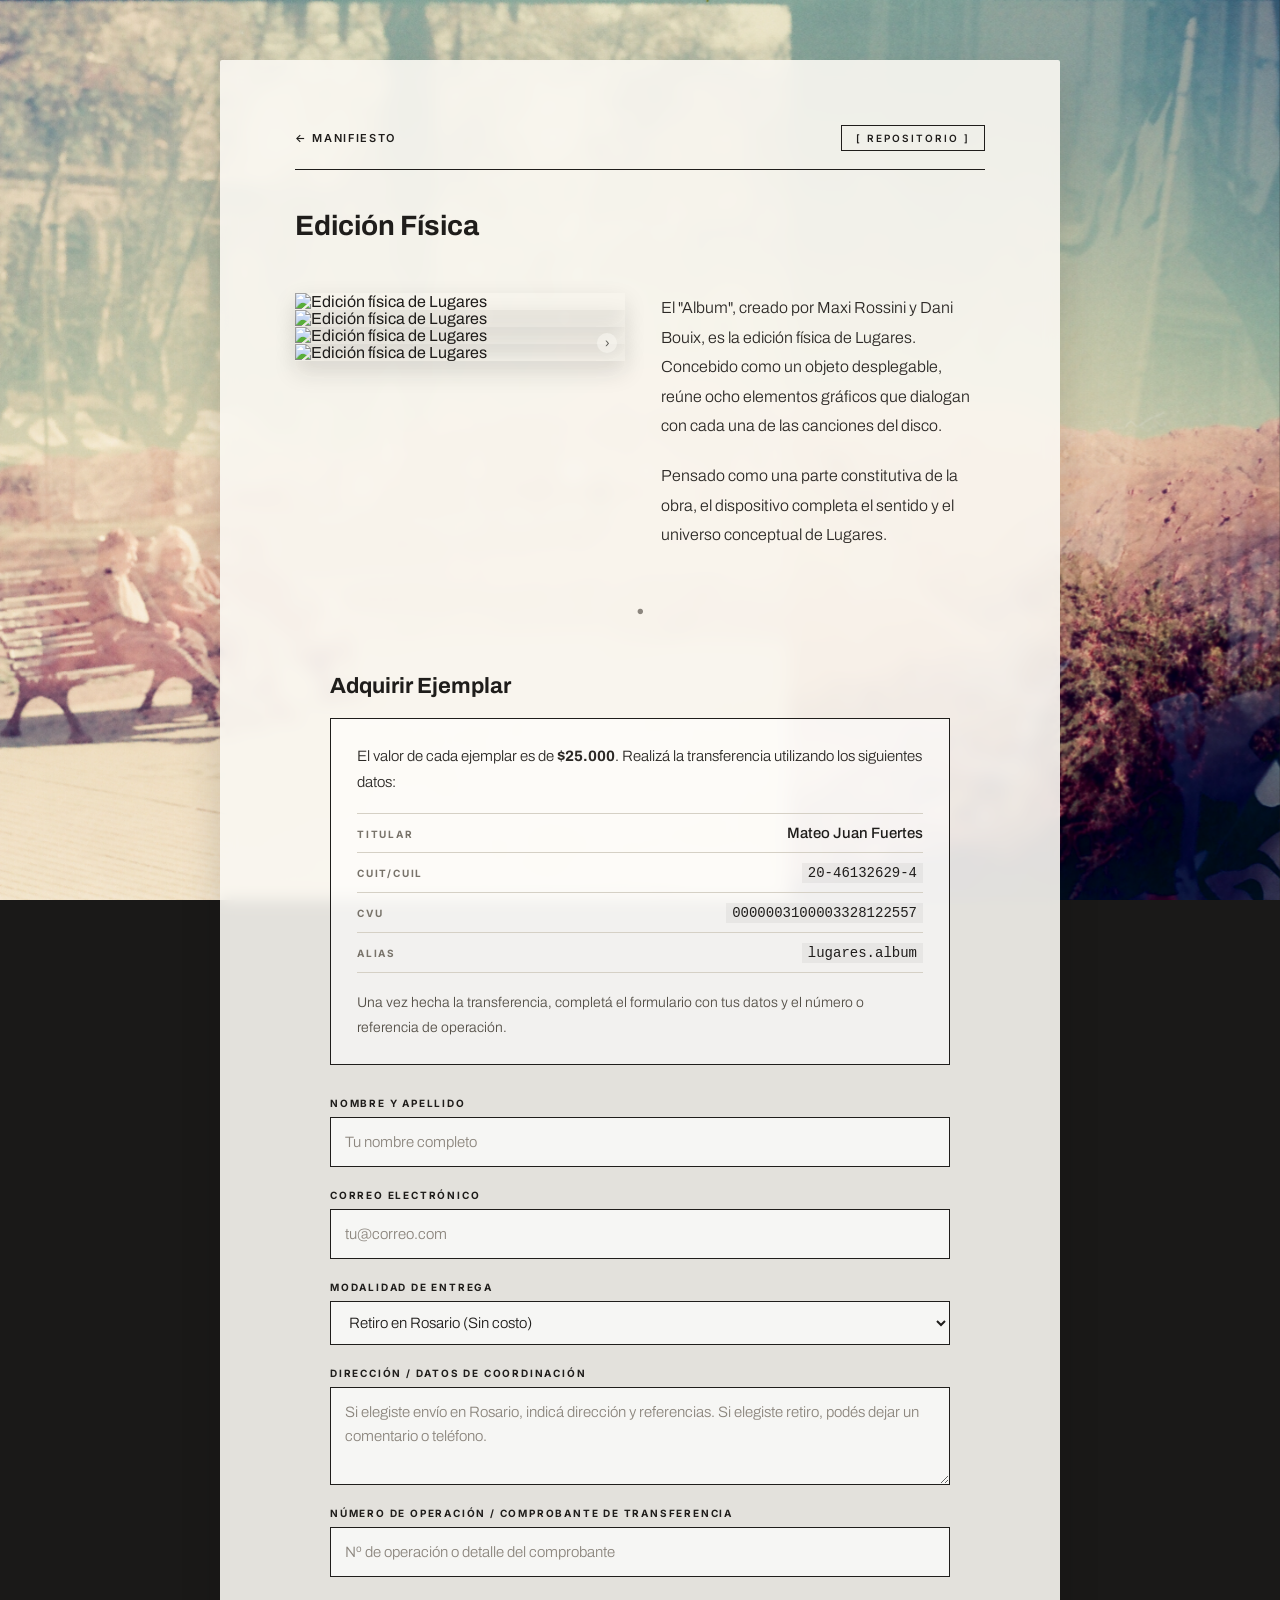
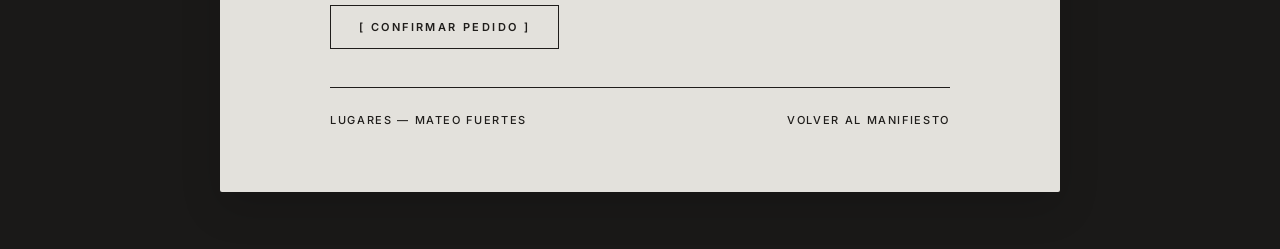
==== edicion-fisica.html @ 5ca34433 "Update edicion-fisica.html" ====
<!DOCTYPE html>
<html lang="es">
<head>
    <meta charset="UTF-8">
    <meta name="viewport" content="width=device-width, initial-scale=1.0">
    <title>EDICIÓN FÍSICA — LUGARES</title>
    <link rel="preconnect" href="https://fonts.googleapis.com">
    <link rel="preconnect" href="https://fonts.gstatic.com" crossorigin>
    <link href="https://fonts.googleapis.com/css2?family=Archivo:ital,wght@0,300;0,400;0,500;0,600;0,700;1,300;1,400&family=Inter:wght@400;500;600&display=swap" rel="stylesheet">
    <link rel="stylesheet" href="./style.css?v=11.0">
</head>
<body class="is-focused">

    <main class="paper-page">
        <header class="page-meta">
            <a href="./index.html" class="back-link">← MANIFIESTO</a>
            <div class="nav-badges">
                <a href="./repositorio.html" class="repo-badge-link">[ REPOSITORIO ]</a>
            </div>
        </header>

        <section class="physical-page-head">
            <h1 class="manifesto-title-v2">Edición Física</h1>
        </section>

        <!-- Parte superior: Imagen a la izquierda + Texto a la derecha -->
        <section class="edicion-split">
            <div class="edicion-foto-box" id="edicionFotoBox">
                <img src="./lugares-álbum_1.png" alt="Edición física de Lugares" class="edicion-foto activa">
                <img src="./lugares-álbum_2.png" alt="Edición física de Lugares" class="edicion-foto activa">
                <img src="./lugares-álbum_4.png" alt="Edición física de Lugares" class="edicion-foto activa">
                <img src="./lugares-álbum_5.png" alt="Edición física de Lugares" class="edicion-foto activa">
                <img src="./lugares-álbum_8.png" alt="Detalle de la edición física de Lugares" class="edicion-foto">
                <img src="./lugares-álbum_10.png" alt="Detalle de la edición física de Lugares" class="edicion-foto">
                <img src="./lugares-álbum_11.png" alt="Detalle de la edición física de Lugares" class="edicion-foto">
                <button type="button" class="edicion-flechita" onclick="cambiarFotoManual()" aria-label="Cambiar imagen">›</button>
            </div>

            <div class="edicion-texto-box">
                <p>El "Album", creado por Maxi Rossini y Dani Bouix, es la edición física de Lugares. Concebido como un objeto desplegable, reúne ocho elementos gráficos que dialogan con cada una de las canciones del disco.</p>
                <p>Pensado como una parte constitutiva de la obra, el dispositivo completa el sentido y el universo conceptual de Lugares.</p>
            </div>
        </section>

        <div class="modern-separator">•</div>

        <!-- Parte inferior: Precio, datos bancarios y formulario -->
        <section class="store-acquisition-block">
            <div class="store-title-row">
                <h2 class="store-heading">Adquirir Ejemplar</h2>
              
            </div>

            <div class="bank-data-panel">
                <p class="store-step">El valor de cada ejemplar es de <strong>$25.000</strong>. Realizá la transferencia utilizando los siguientes datos:</p>
                <dl class="bank-data-list">
                    <div class="bank-row">
                        <dt>Titular</dt>
                        <dd>Mateo Juan Fuertes</dd>
                    </div>
                    <div class="bank-row">
                        <dt>CUIT/CUIL</dt>
                        <dd><code>20-46132629-4</code></dd>
                    </div>
                    <div class="bank-row">
                        <dt>CVU</dt>
                        <dd><code>0000003100003328122557</code></dd>
                    </div>
                    <div class="bank-row">
                        <dt>Alias</dt>
                        <dd><code>lugares.album</code></dd>
                    </div>
                </dl>
                <p class="store-step store-step-secondary">Una vez hecha la transferencia, completá el formulario con tus datos y el número o referencia de operación.</p>
            </div>

            <!-- Reemplazá TU_FORM_ID por el ID de tu formulario en formspree.io -->
            <form action="https://formspree.io/f/xgakydqb" method="POST" class="store-form">
                <div class="form-group">
                    <label for="nombre">Nombre y Apellido</label>
                    <input type="text" id="nombre" name="nombre" required placeholder="Tu nombre completo">
                </div>

                <div class="form-group">
                    <label for="email">Correo electrónico</label>
                    <input type="email" id="email" name="email" required placeholder="tu@correo.com">
                </div>

                <div class="form-group">
                    <label for="entrega">Modalidad de entrega</label>
                    <select id="entrega" name="entrega" required>
                        <option value="Retiro en Rosario (Sin costo)">Retiro en Rosario (Sin costo)</option>
                        <option value="Envio en Rosario (Sin costo)">Envío en Rosario (Sin costo)</option>
                        <option value="Retiro en Buenos Aires (Sin costo)">Retiro en Buenos Aires (Sin costo)</option>
                    </select>
                </div>

                <div class="form-group">
                    <label for="direccion">Dirección / Datos de coordinación</label>
                    <textarea id="direccion" name="direccion" rows="3" placeholder="Si elegiste envío en Rosario, indicá dirección y referencias. Si elegiste retiro, podés dejar un comentario o teléfono."></textarea>
                </div>

                <div class="form-group">
                    <label for="comprobante">Número de Operación / Comprobante de Transferencia</label>
                    <input type="text" id="comprobante" name="comprobante" required placeholder="Nº de operación o detalle del comprobante">
                </div>

                <button type="submit" class="submit-order-btn">[ CONFIRMAR PEDIDO ]</button>
            </form>
        </section>

        <footer class="page-footer-v2">
            <div class="footer-core">
                <span class="listen-label">LUGARES — MATEO FUERTES</span>
                <a href="./index.html" class="listen-link">VOLVER AL MANIFIESTO</a>
            </div>
        </footer>
    </main>

    <script>
        const cajaFoto = document.getElementById('edicionFotoBox');
        const fotos = document.querySelectorAll('.edicion-foto');
        let idxFoto = 0;
        let intervaloFoto = null;

        function mostrarFoto(n) {
            if (!fotos.length) return;
            fotos[idxFoto].classList.remove('activa');
            idxFoto = (n + fotos.length) % fotos.length;
            fotos[idxFoto].classList.add('activa');
        }

        function cambiarFotoManual() {
            mostrarFoto(idxFoto + 1);
            reiniciarIntervalo();
        }

        function iniciarIntervalo() {
            detenerIntervalo();
            intervaloFoto = setInterval(() => {
                mostrarFoto(idxFoto + 1);
            }, 4500);
        }

        function detenerIntervalo() {
            if (intervaloFoto) {
                clearInterval(intervaloFoto);
                intervaloFoto = null;
            }
        }

        function reiniciarIntervalo() {
            iniciarIntervalo();
        }

        if (cajaFoto && fotos.length > 1) {
            cajaFoto.addEventListener('mouseenter', () => {
                detenerIntervalo();
                mostrarFoto(idxFoto + 1);
            });
            cajaFoto.addEventListener('mouseleave', () => {
                iniciarIntervalo();
            });
            iniciarIntervalo();
        }
    </script>
</body>
</html>
---- style.css ----
*, *::before, *::after {
    box-sizing: border-box;
    margin: 0;
    padding: 0;
}

body::before {
    content: "";
    position: fixed;
    top: 0;
    left: 0;
    width: 100vw;
    height: 100vh;
    background-image: url('luagres.jpg');
    background-size: cover;
    background-position: center center;
    background-repeat: no-repeat;
    z-index: -1;
}

body {
    background-color: #1a1918;
    color: #1f1d1b;
    font-family: 'Archivo', sans-serif;
    min-height: 100vh;
    display: flex;
    justify-content: center;
    align-items: center;
    padding: 60px 20px;
    overflow-x: hidden;
    -webkit-font-smoothing: antialiased;
}

/* Pantalla de entrada */
.intro-overlay {
    position: fixed;
    top: 0;
    left: 0;
    width: 100%;
    height: 100%;
    z-index: 1000;
    display: flex;
    justify-content: center;
    align-items: center;
    background: rgba(0, 0, 0, 0.2);
    cursor: pointer;
    transition: opacity 0.8s ease, visibility 0.8s ease;
}

.intro-box {
    display: flex;
    flex-direction: column;
    align-items: center;
    gap: 25px;
    text-align: center;
    padding: 20px;
}

.intro-brand {
    font-family: 'Inter', sans-serif;
    font-size: 12px;
    font-weight: 600;
    letter-spacing: 0.3em;
    text-transform: uppercase;
    color: #ffffff;
    text-shadow: 0 2px 12px rgba(0, 0, 0, 0.4);
}

.enter-btn {
    background: #faf8f2;
    border: 1px solid #1f1d1b;
    color: #1f1d1b;
    font-family: 'Inter', sans-serif;
    font-size: 10px;
    font-weight: 600;
    letter-spacing: 0.25em;
    text-transform: uppercase;
    padding: 14px 32px;
    border-radius: 0px;
    cursor: pointer;
    box-shadow: 0 10px 25px rgba(0, 0, 0, 0.15);
    transition: all 0.3s ease;
}

.intro-overlay:hover .enter-btn {
    background: #1f1d1b;
    color: #faf8f2;
}

body.is-distanced .paper-page {
    opacity: 0;
    transform: scale(0.9) translateY(30px);
    pointer-events: none;
}

/* Hoja principal */
.paper-page {
    background-color: rgba(250, 248, 242, 0.9);
    backdrop-filter: blur(8px);
    -webkit-backdrop-filter: blur(8px);
    width: 100%;
    max-width: 840px;
    padding: 65px 75px;
    border-radius: 2px;
    box-shadow: 0 15px 40px rgba(0, 0, 0, 0.15);
    display: flex;
    flex-direction: column;
    gap: 38px;
    transition: transform 1s cubic-bezier(0.16, 1, 0.3, 1), opacity 0.8s ease;
    position: relative;
    z-index: 1;
}

body.is-focused .intro-overlay {
    opacity: 0;
    visibility: hidden;
    pointer-events: none;
}

body.is-focused .paper-page {
    opacity: 1;
    transform: scale(1) translateY(0);
}

/* Encabezado superior */
.page-meta {
    display: flex;
    justify-content: space-between;
    align-items: center;
    flex-wrap: wrap;
    gap: 15px;
    font-family: 'Inter', sans-serif;
    padding-bottom: 18px;
    border-bottom: 1px solid #1f1d1b;
}

.meta-brand {
    display: flex;
    align-items: center;
    gap: 8px;
}

.album-title {
    font-size: 11px;
    font-weight: 700;
    letter-spacing: 0.2em;
    color: #1f1d1b;
}

.meta-sep {
    font-size: 11px;
    color: #8c867e;
}

.artist-sub {
    font-size: 11px;
    letter-spacing: 0.15em;
    color: #555048;
}

.nav-badges {
    display: flex;
    flex-wrap: wrap;
    gap: 10px;
}

.repo-badge-link {
    display: inline-block;
    background: transparent;
    color: #1f1d1b;
    border: 1px solid #1f1d1b;
    padding: 6px 14px;
    border-radius: 0px;
    text-decoration: none;
    font-family: 'Inter', sans-serif;
    font-size: 10px;
    font-weight: 600;
    letter-spacing: 0.2em;
    transition: all 0.25s ease;
}

.repo-badge-link:hover {
    background: #1f1d1b;
    color: #faf8f2;
}

.back-link {
    font-family: 'Inter', sans-serif;
    font-size: 11px;
    font-weight: 600;
    letter-spacing: 0.15em;
    color: #1f1d1b;
    text-decoration: none;
}

/* Manifiesto */
.manifesto-content-v2 {
    max-width: 600px;
    margin: 0 auto;
    text-align: left;
    width: 100%;
}

.manifesto-header-img-box {
    width: 100%;
    max-width: 420px;
    margin: 10px auto 45px auto;
    display: flex;
    justify-content: center;
}

.manifesto-header-img {
    width: 100%;
    height: auto;
    display: block;
    mix-blend-mode: multiply;
    filter: contrast(1.05) brightness(0.98);
}

.manifesto-title-v2 {
    font-family: 'Archivo', sans-serif;
    font-size: 28px;
    font-weight: 700;
    line-height: 1.25;
    color: #1f1d1b;
    margin-bottom: 12px;
}

.manifesto-content-v2 p {
    font-family: 'Archivo', sans-serif;
    font-size: 16px;
    line-height: 1.85;
    font-weight: 300;
    color: #2c2926;
    margin-bottom: 24px;
}

.modern-separator {
    text-align: center;
    font-size: 22px;
    color: #8c867e;
    margin: 12px 0;
}

.repo-instruction {
    font-family: 'Inter', sans-serif;
    font-size: 12px;
    color: #78736a;
}

/* Grilla del Repositorio */
.archive-cards-grid {
    display: grid;
    grid-template-columns: repeat(2, 1fr);
    gap: 20px;
    margin-top: 10px;
}

.archive-card {
    background-color: rgba(255, 255, 255, 0.75);
    border: 1px solid #1f1d1b;
    border-radius: 0px;
    padding: 24px;
    cursor: pointer;
    display: flex;
    flex-direction: column;
    justify-content: space-between;
    min-height: 190px;
    transition: all 0.25s ease;
}

.archive-card:hover {
    background-color: #ffffff;
    transform: translateY(-3px);
    box-shadow: 0 8px 20px rgba(0, 0, 0, 0.06);
}

.card-head {
    display: flex;
    justify-content: space-between;
    align-items: center;
    margin-bottom: 12px;
}

.card-tag {
    font-family: 'Inter', sans-serif;
    font-size: 9px;
    font-weight: 700;
    letter-spacing: 0.2em;
    color: #78736a;
    text-transform: uppercase;
}

.card-num {
    font-family: 'Inter', sans-serif;
    font-size: 11px;
    font-weight: 600;
    color: #1f1d1b;
}

.card-title {
    font-family: 'Archivo', sans-serif;
    font-size: 18px;
    font-weight: 700;
    color: #1f1d1b;
    margin-bottom: 8px;
}

.card-excerpt {
    font-family: 'Archivo', sans-serif;
    font-size: 13px;
    line-height: 1.55;
    color: #555048;
    font-weight: 300;
    margin-bottom: 18px;
}

.card-footer-action {
    display: flex;
    justify-content: space-between;
    align-items: center;
    font-family: 'Inter', sans-serif;
    font-size: 10px;
    font-weight: 700;
    letter-spacing: 0.15em;
    color: #1f1d1b;
    padding-top: 12px;
    border-top: 1px solid #1f1d1b;
}

/* Modales del Repositorio */
.modal-overlay {
    position: fixed;
    top: 0;
    left: 0;
    width: 100vw;
    height: 100vh;
    background: rgba(0, 0, 0, 0.65);
    backdrop-filter: blur(6px);
    z-index: 2000;
    display: flex;
    justify-content: center;
    align-items: center;
    padding: 20px;
    opacity: 0;
    visibility: hidden;
    transition: all 0.3s ease;
}

.modal-overlay.active {
    opacity: 1;
    visibility: visible;
}

.modal-paper {
    background: #faf8f2;
    width: 100%;
    max-width: 620px;
    max-height: 85vh;
    overflow-y: auto;
    padding: 40px 45px;
    border-radius: 0px;
    border: 1px solid #1f1d1b;
    box-shadow: 0 25px 60px rgba(0, 0, 0, 0.35);
    position: relative;
}

.close-btn {
    position: absolute;
    top: 25px;
    right: 25px;
    background: none;
    border: none;
    font-family: 'Inter', sans-serif;
    font-size: 10px;
    font-weight: 700;
    letter-spacing: 0.15em;
    cursor: pointer;
    color: #78736a;
}

.close-btn:hover {
    color: #1f1d1b;
}

.fragment-tag {
    font-family: 'Inter', sans-serif;
    font-size: 9px;
    font-weight: 700;
    letter-spacing: 0.25em;
    color: #78736a;
    text-transform: uppercase;
}

.modal-title {
    font-family: 'Archivo', sans-serif;
    font-size: 24px;
    font-weight: 700;
    margin: 15px 0 20px 0;
    color: #1f1d1b;
}

.modal-body-text p {
    font-family: 'Archivo', sans-serif;
    font-size: 15px;
    line-height: 1.85;
    color: #2c2926;
    margin-bottom: 20px;
    font-weight: 300;
}

.repo-image-frame {
    width: 100%;
    margin: 20px 0;
    border: 1px solid #1f1d1b;
    overflow: hidden;
}

.repo-img {
    width: 100%;
    height: auto;
    display: block;
}

.audio-player-box {
    background: #f0ece1;
    padding: 18px;
    border: 1px solid #1f1d1b;
    margin: 20px 0 15px 0;
}

.custom-audio {
    width: 100%;
}

.repo-caption {
    font-family: 'Archivo', sans-serif;
    font-size: 14px;
    font-style: italic;
    color: #666058;
    line-height: 1.6;
}

.coords-intro {
    font-family: 'Inter', sans-serif;
    font-size: 12px;
    color: #78736a;
    margin-bottom: 20px;
}

.coords-list {
    list-style: none;
    display: flex;
    flex-direction: column;
    gap: 10px;
}

.coords-list li {
    border-bottom: 1px dashed #1f1d1b;
    padding-bottom: 8px;
}

.coords-list code {
    font-family: monospace;
    font-size: 13px;
    color: #1f1d1b;
}

/* EDICIÓN FÍSICA: Parte superior en 2 columnas limpias */
.edicion-split {
    display: grid;
    grid-template-columns: 330px minmax(0, 1fr);
    gap: 36px;
    align-items: start;
}

.edicion-foto-box {
    position: relative;
    width: 100%;
    max-width: 330px;
}

.edicion-foto {
    display: none;
    width: 100%;
    max-width: 100%;
    height: auto;
    box-shadow: 0 10px 24px rgba(31, 29, 27, 0.14);
}

.edicion-foto.activa {
    display: block;
}

.edicion-flechita {
    position: absolute;
    right: 8px;
    bottom: 8px;
    width: 20px;
    height: 20px;
    border: none;
    border-radius: 50%;
    background: rgba(250, 248, 242, 0.78);
    color: #1f1d1b;
    font-family: 'Inter', sans-serif;
    font-size: 12px;
    line-height: 1;
    cursor: pointer;
    display: flex;
    align-items: center;
    justify-content: center;
    opacity: 0.7;
    transition: opacity 0.2s ease, background-color 0.2s ease;
}

.edicion-foto-box:hover .edicion-flechita,
.edicion-flechita:hover {
    opacity: 1;
    background: rgba(250, 248, 242, 0.96);
}

.edicion-texto-box p {
    font-family: 'Archivo', sans-serif;
    font-size: 16px;
    line-height: 1.85;
    color: #2c2926;
    font-weight: 300;
    margin-bottom: 20px;
}

.edicion-texto-box p:last-child {
    margin-bottom: 0;
}

/* EDICIÓN FÍSICA: Precio, datos bancarios y formulario */
.store-acquisition-block {
    max-width: 620px;
    width: 100%;
    margin: 0 auto;
}

.store-title-row {
    display: flex;
    justify-content: space-between;
    align-items: baseline;
    gap: 16px;
    margin-bottom: 20px;
}

.store-heading {
    font-family: 'Archivo', sans-serif;
    font-size: 22px;
    font-weight: 700;
    color: #1f1d1b;
}

.edition-price {
    font-family: 'Archivo', sans-serif;
    font-size: 20px;
    font-weight: 600;
    letter-spacing: 0.04em;
    color: #1f1d1b;
}

.bank-data-panel {
    background: rgba(255, 255, 255, 0.55);
    border: 1px solid #1f1d1b;
    padding: 24px 26px;
    margin-bottom: 32px;
}

.store-step {
    font-family: 'Archivo', sans-serif;
    font-size: 15px;
    line-height: 1.75;
    font-weight: 300;
    color: #2c2926;
    margin-bottom: 18px;
}

.store-step-secondary {
    margin-top: 18px;
    margin-bottom: 0;
    font-size: 14px;
    color: #555048;
}

.bank-data-list {
    display: flex;
    flex-direction: column;
    border-top: 1px solid #d5d0c5;
}

.bank-row {
    display: flex;
    justify-content: space-between;
    align-items: baseline;
    gap: 16px;
    padding: 11px 0;
    border-bottom: 1px solid #d5d0c5;
}

.bank-row dt {
    font-family: 'Inter', sans-serif;
    font-size: 10px;
    font-weight: 700;
    letter-spacing: 0.18em;
    text-transform: uppercase;
    color: #78736a;
    flex-shrink: 0;
}

.bank-row dd {
    font-family: 'Archivo', sans-serif;
    font-size: 15px;
    font-weight: 500;
    color: #1f1d1b;
    text-align: right;
    word-break: break-all;
}

.bank-row code {
    font-family: monospace;
    font-size: 14px;
    color: #1f1d1b;
    background: rgba(31, 29, 27, 0.05);
    padding: 2px 6px;
}

.store-form {
    display: flex;
    flex-direction: column;
    gap: 22px;
}

.form-group {
    display: flex;
    flex-direction: column;
    gap: 8px;
}

.form-group label {
    font-family: 'Inter', sans-serif;
    font-size: 10px;
    font-weight: 700;
    letter-spacing: 0.18em;
    text-transform: uppercase;
    color: #1f1d1b;
}

.form-group input,
.form-group select,
.form-group textarea {
    width: 100%;
    font-family: 'Archivo', sans-serif;
    font-size: 15px;
    line-height: 1.6;
    font-weight: 300;
    padding: 12px 14px;
    border: 1px solid #1f1d1b;
    background-color: rgba(255, 255, 255, 0.72);
    border-radius: 0px;
    color: #1f1d1b;
    transition: background-color 0.2s ease, border-color 0.2s ease;
}

.form-group input::placeholder,
.form-group textarea::placeholder {
    color: #8c867e;
}

.form-group input:focus,
.form-group select:focus,
.form-group textarea:focus {
    outline: none;
    background-color: rgba(255, 255, 255, 0.96);
    border-color: #1f1d1b;
    box-shadow: inset 3px 0 0 #1f1d1b;
}

.form-group textarea {
    resize: vertical;
    min-height: 82px;
}

.submit-order-btn {
    align-self: flex-start;
    background: transparent;
    color: #1f1d1b;
    font-family: 'Inter', sans-serif;
    font-size: 11px;
    font-weight: 600;
    letter-spacing: 0.22em;
    text-transform: uppercase;
    padding: 14px 28px;
    border: 1px solid #1f1d1b;
    border-radius: 0px;
    cursor: pointer;
    margin-top: 6px;
    transition: all 0.25s ease;
}

.submit-order-btn:hover {
    background: #1f1d1b;
    color: #faf8f2;
}

/* Pie de página */
.page-footer-v2 {
    max-width: 620px;
    margin: 0 auto;
    padding-top: 25px;
    border-top: 1px solid #1f1d1b;
    width: 100%;
}

.footer-core {
    display: flex;
    justify-content: space-between;
    align-items: center;
    font-family: 'Inter', sans-serif;
    font-size: 11px;
    font-weight: 500;
    letter-spacing: 0.15em;
    text-transform: uppercase;
}

.listen-label {
    color: #1f1d1b;
}

.listen-action {
    display: flex;
    gap: 30px;
}

.listen-link {
    color: #1f1d1b;
    text-decoration: none;
    transition: opacity 0.3s ease;
}

.listen-link:hover {
    opacity: 0.6;
}

@media (max-width: 768px) {
    body {
        padding: 30px 15px;
    }

    .paper-page {
        padding: 40px 22px;
        gap: 30px;
    }

    .archive-cards-grid {
        grid-template-columns: 1fr;
    }

    .edicion-split {
        grid-template-columns: 1fr;
        gap: 24px;
    }

    .edicion-foto-box {
        max-width: 100%;
    }

    .store-title-row {
        flex-direction: column;
        gap: 4px;
    }

    .bank-row {
        flex-direction: column;
        gap: 4px;
    }

    .bank-row dd {
        text-align: left;
    }

    .submit-order-btn {
        width: 100%;
        text-align: center;
    }

    .footer-core {
        flex-direction: column;
        align-items: flex-start;
        gap: 15px;
    }
}
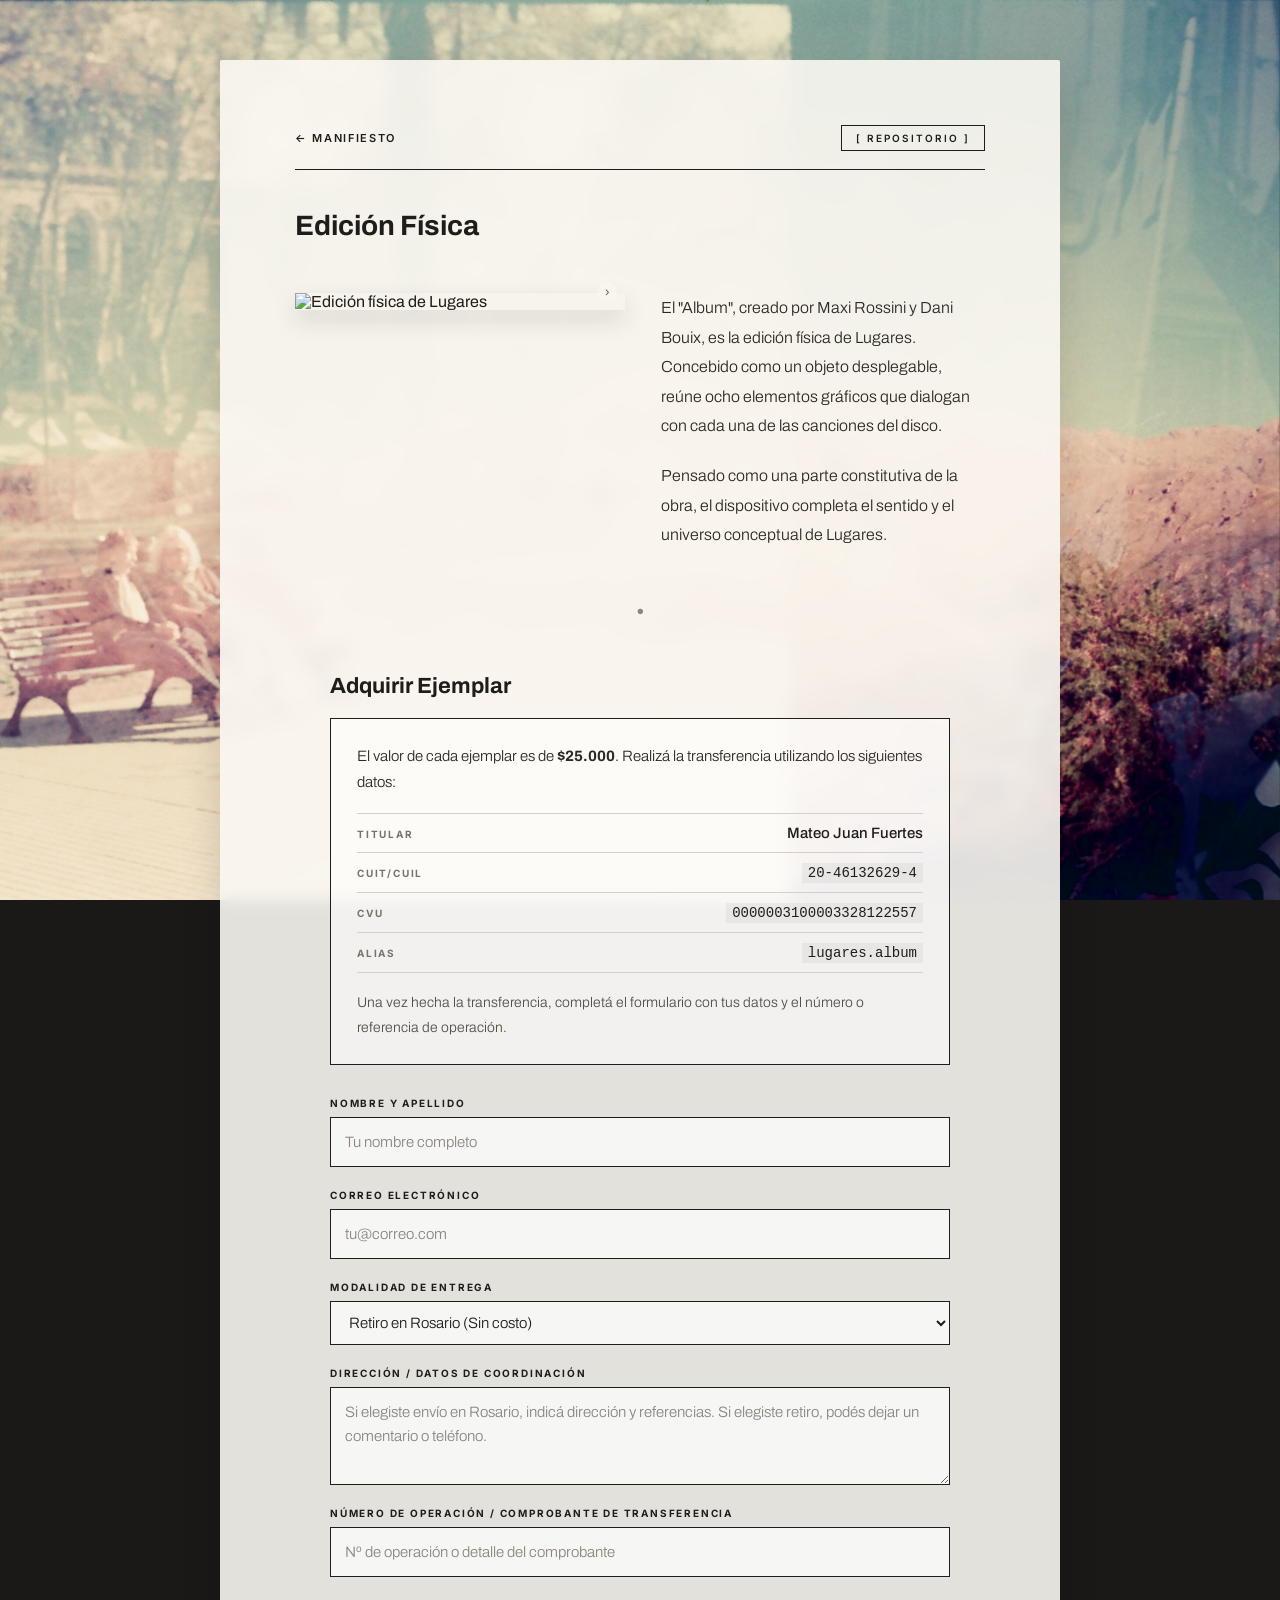
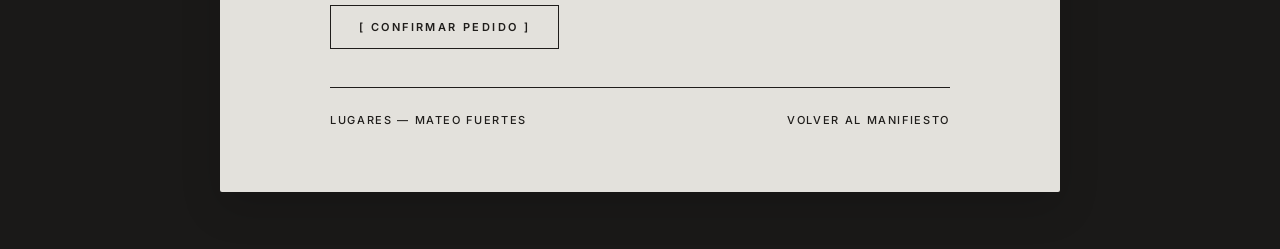
==== commit 757a37df: "Update edicion-fisica.html" ====
--- a/edicion-fisica.html
+++ b/edicion-fisica.html
@@ -23,24 +23,24 @@
             <h1 class="manifesto-title-v2">Edición Física</h1>
         </section>
 
-        <!-- Parte superior: Imagen a la izquierda + Texto a la derecha -->
-        <section class="edicion-split">
-            <div class="edicion-foto-box" id="edicionFotoBox">
-                <img src="./lugares-álbum_1.png" alt="Edición física de Lugares" class="edicion-foto activa">
-                <img src="./lugares-álbum_2.png" alt="Edición física de Lugares" class="edicion-foto activa">
-                <img src="./lugares-álbum_4.png" alt="Edición física de Lugares" class="edicion-foto activa">
-                <img src="./lugares-álbum_5.png" alt="Edición física de Lugares" class="edicion-foto activa">
-                <img src="./lugares-álbum_8.png" alt="Detalle de la edición física de Lugares" class="edicion-foto">
-                <img src="./lugares-álbum_10.png" alt="Detalle de la edición física de Lugares" class="edicion-foto">
-                <img src="./lugares-álbum_11.png" alt="Detalle de la edición física de Lugares" class="edicion-foto">
-                <button type="button" class="edicion-flechita" onclick="cambiarFotoManual()" aria-label="Cambiar imagen">›</button>
-            </div>
+       <!-- Parte superior: Imagen a la izquierda + Texto a la derecha -->
+<section class="edicion-split">
+    <div class="edicion-foto-box" id="edicionFotoBox">
+        <img src="./lugares-álbum_1.png" alt="Edición física de Lugares" class="edicion-foto activa">
+        <img src="./lugares-álbum_2.png" alt="Edición física de Lugares" class="edicion-foto">
+        <img src="./lugares-álbum_4.png" alt="Edición física de Lugares" class="edicion-foto">
+        <img src="./lugares-álbum_5.png" alt="Edición física de Lugares" class="edicion-foto">
+        <img src="./lugares-álbum_8.png" alt="Detalle de la edición física de Lugares" class="edicion-foto">
+        <img src="./lugares-álbum_10.png" alt="Detalle de la edición física de Lugares" class="edicion-foto">
+        <img src="./lugares-álbum_11.png" alt="Detalle de la edición física de Lugares" class="edicion-foto">
+        <button type="button" class="edicion-flechita" onclick="cambiarFotoManual()" aria-label="Cambiar imagen">›</button>
+    </div>
 
-            <div class="edicion-texto-box">
-                <p>El "Album", creado por Maxi Rossini y Dani Bouix, es la edición física de Lugares. Concebido como un objeto desplegable, reúne ocho elementos gráficos que dialogan con cada una de las canciones del disco.</p>
-                <p>Pensado como una parte constitutiva de la obra, el dispositivo completa el sentido y el universo conceptual de Lugares.</p>
-            </div>
-        </section>
+    <div class="edicion-texto-box">
+        <p>El "Album", creado por Maxi Rossini y Dani Bouix, es la edición física de Lugares. Concebido como un objeto desplegable, reúne ocho elementos gráficos que dialogan con cada una de las canciones del disco.</p>
+        <p>Pensado como una parte constitutiva de la obra, el dispositivo completa el sentido y el universo conceptual de Lugares.</p>
+    </div>
+</section>
 
         <div class="modern-separator">•</div>
 
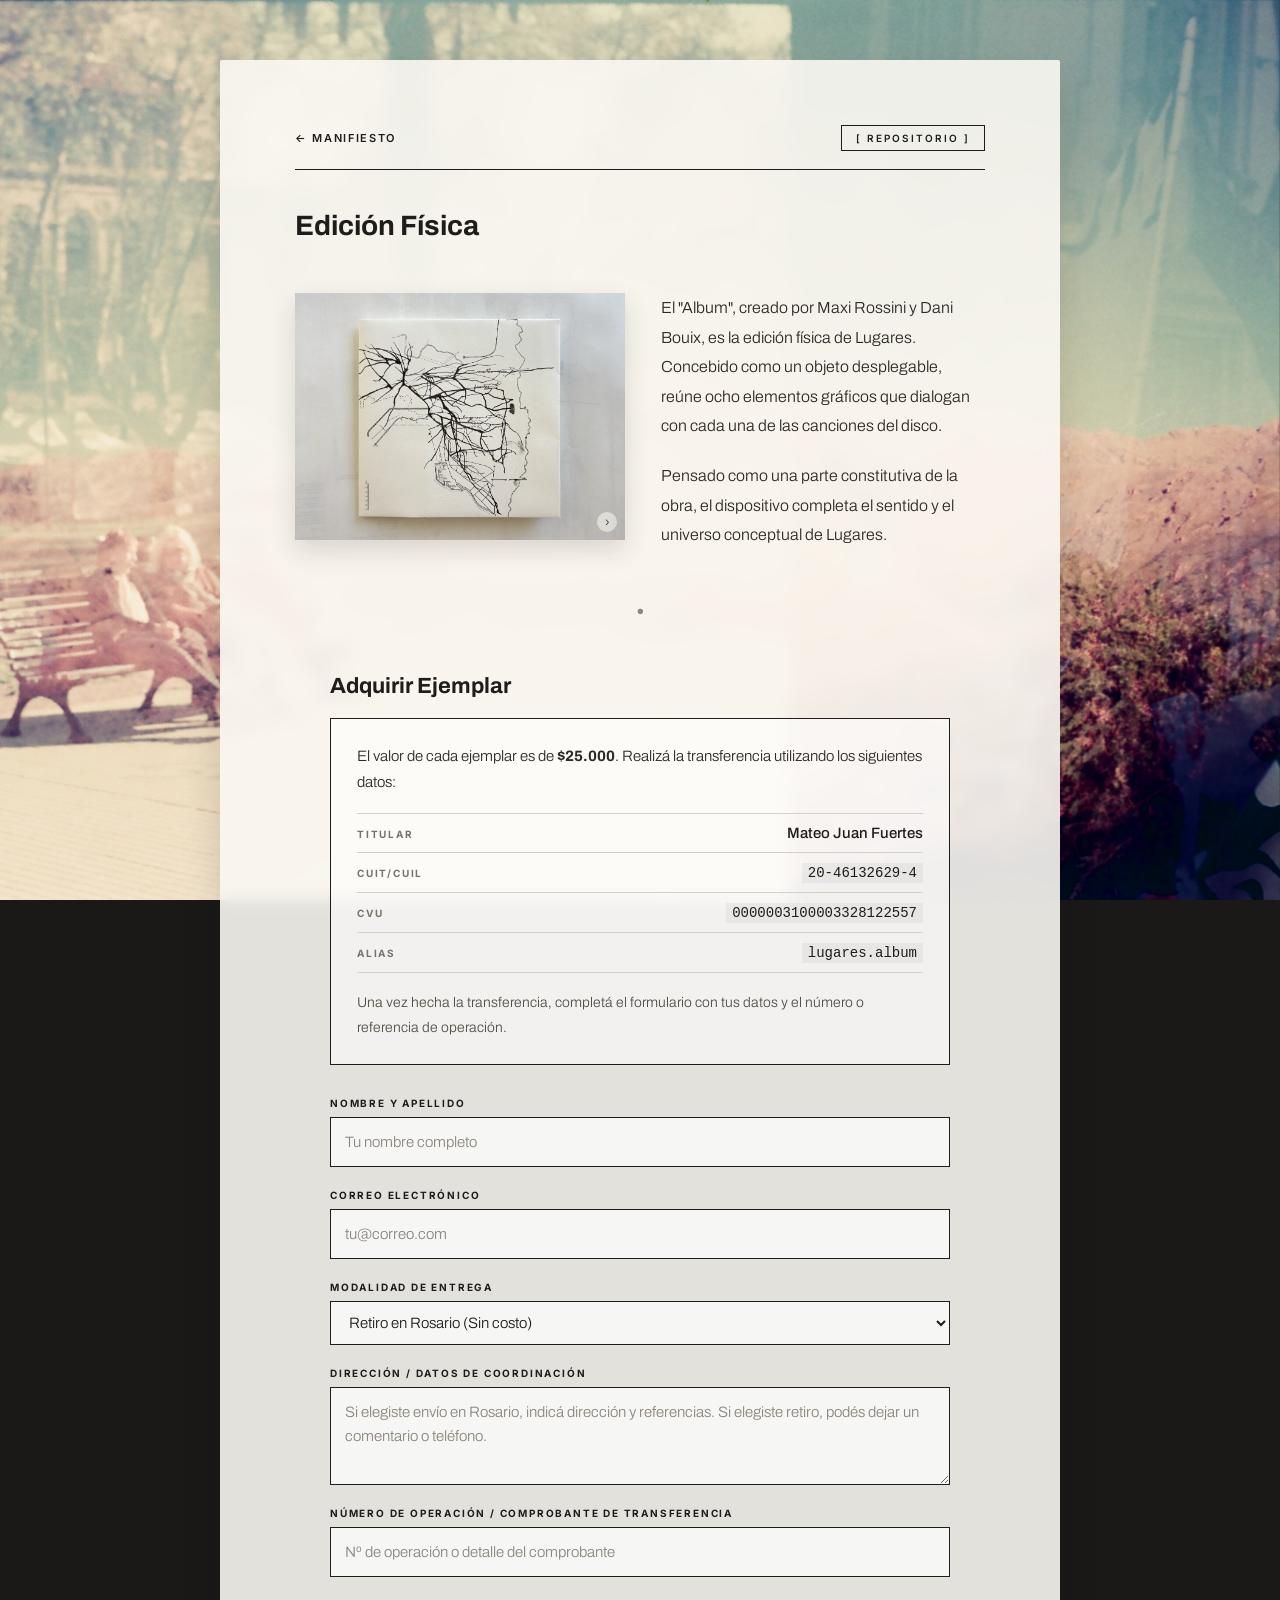
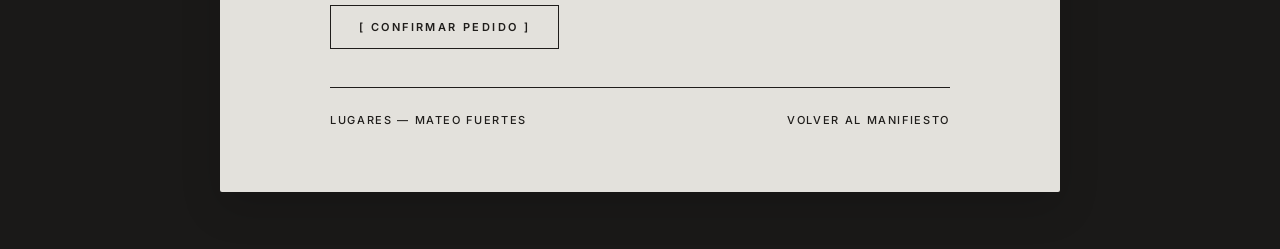
==== commit 15b33695: "Update edicion-fisica.html" ====
--- a/edicion-fisica.html
+++ b/edicion-fisica.html
@@ -26,13 +26,9 @@
        <!-- Parte superior: Imagen a la izquierda + Texto a la derecha -->
 <section class="edicion-split">
     <div class="edicion-foto-box" id="edicionFotoBox">
-        <img src="./lugares-álbum_1.png" alt="Edición física de Lugares" class="edicion-foto activa">
-        <img src="./lugares-álbum_2.png" alt="Edición física de Lugares" class="edicion-foto">
-        <img src="./lugares-álbum_4.png" alt="Edición física de Lugares" class="edicion-foto">
-        <img src="./lugares-álbum_5.png" alt="Edición física de Lugares" class="edicion-foto">
-        <img src="./lugares-álbum_8.png" alt="Detalle de la edición física de Lugares" class="edicion-foto">
-        <img src="./lugares-álbum_10.png" alt="Detalle de la edición física de Lugares" class="edicion-foto">
-        <img src="./lugares-álbum_11.png" alt="Detalle de la edición física de Lugares" class="edicion-foto">
+        <img src="./lugares-album_1.jpg" alt="Edición física de Lugares" class="edicion-foto activa">
+        <img src="./lugares-album_2.jpg" alt="Edición física de Lugares" class="edicion-foto">
+        <img src="./lugares-album_4.jpg" alt="Edición física de Lugares" class="edicion-foto">
         <button type="button" class="edicion-flechita" onclick="cambiarFotoManual()" aria-label="Cambiar imagen">›</button>
     </div>
 
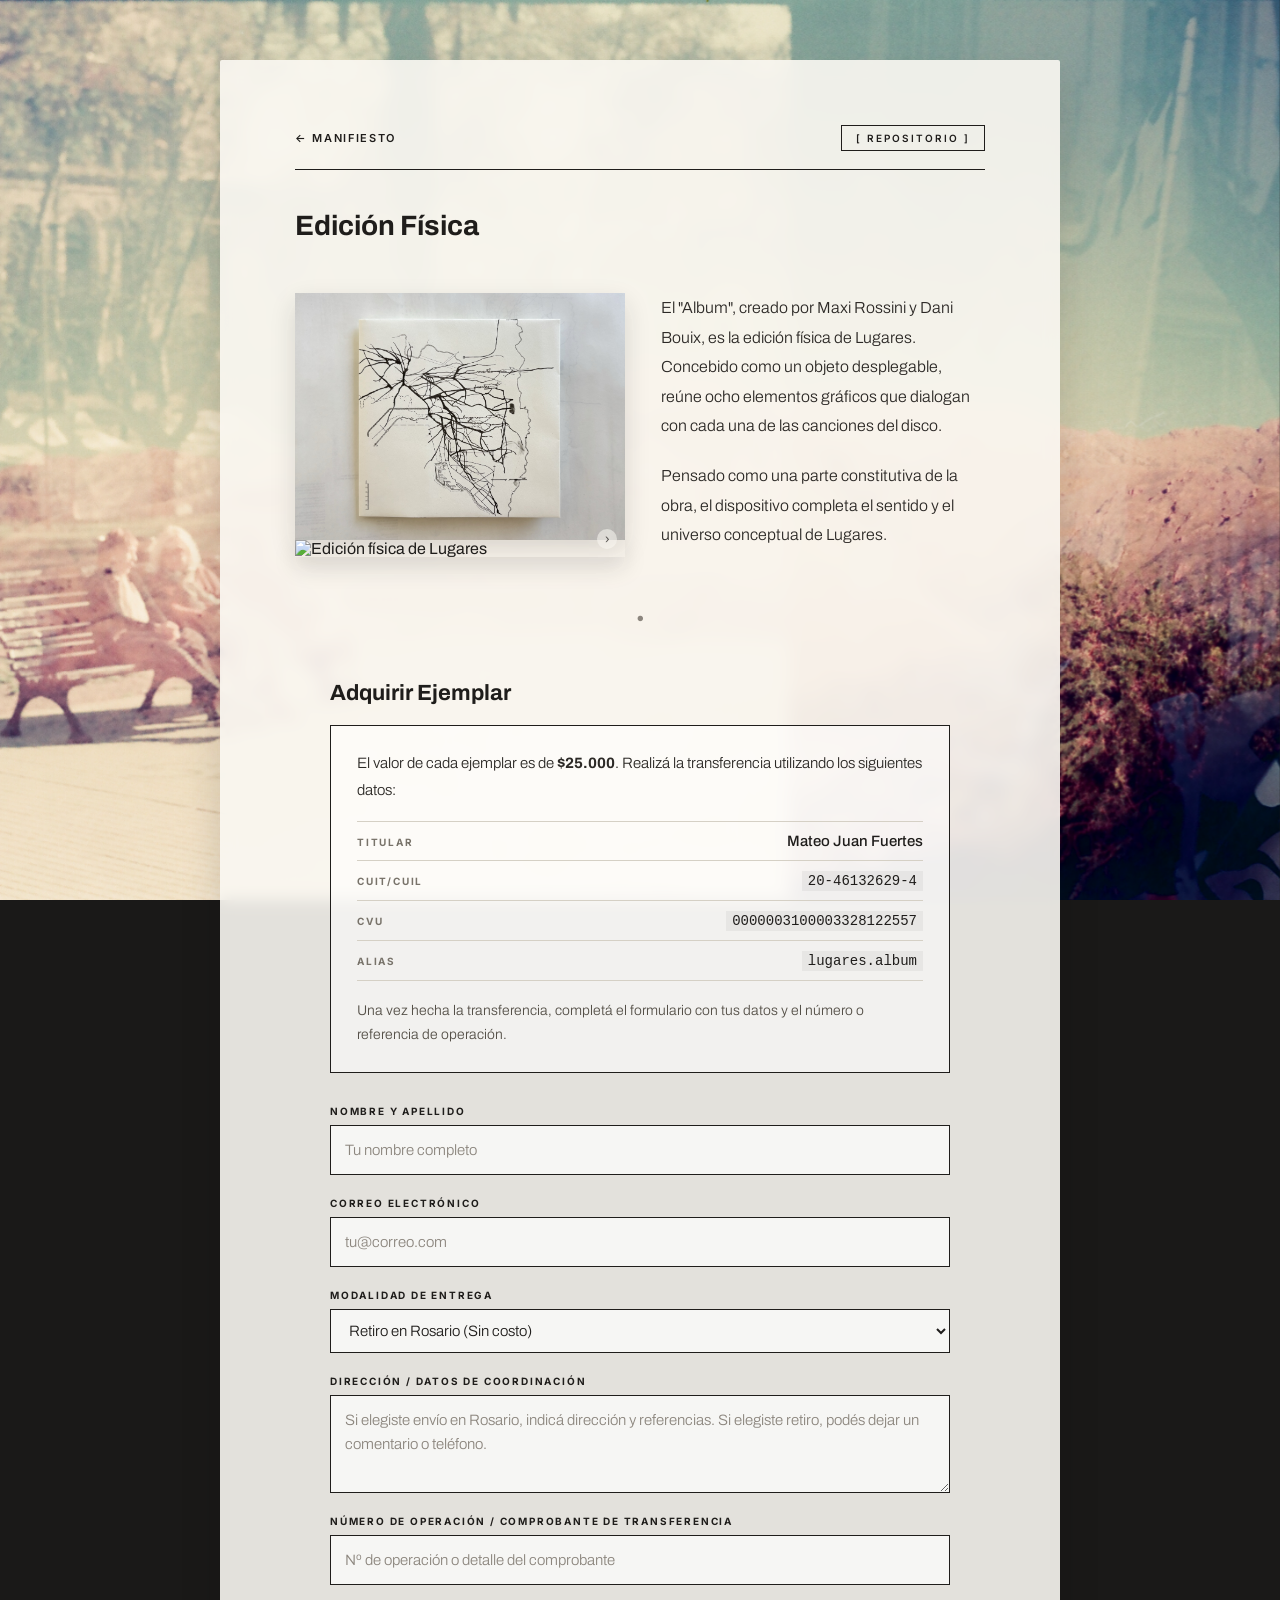
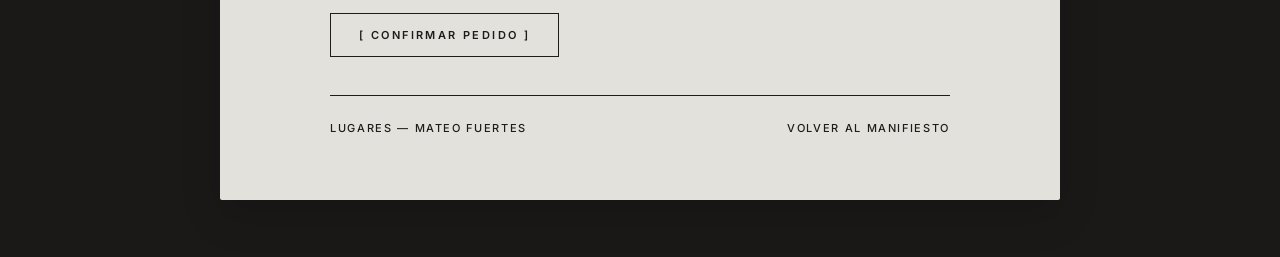
==== commit 8e2fbfd7: "Update edicion-fisica.html" ====
--- a/edicion-fisica.html
+++ b/edicion-fisica.html
@@ -29,6 +29,9 @@
         <img src="./lugares-album_1.jpg" alt="Edición física de Lugares" class="edicion-foto activa">
         <img src="./lugares-album_2.jpg" alt="Edición física de Lugares" class="edicion-foto">
         <img src="./lugares-album_4.jpg" alt="Edición física de Lugares" class="edicion-foto">
+        <img src="./lugares-album_5.jpg" alt="Edición física de Lugares" class="edicion-foto activa">
+        <img src="./lugares-album_8.jpg" alt="Edición física de Lugares" class="edicion-foto">
+        <img src="./lugares-album_11.jpg" alt="Edición física de Lugares" class="edicion-foto">
         <button type="button" class="edicion-flechita" onclick="cambiarFotoManual()" aria-label="Cambiar imagen">›</button>
     </div>
 
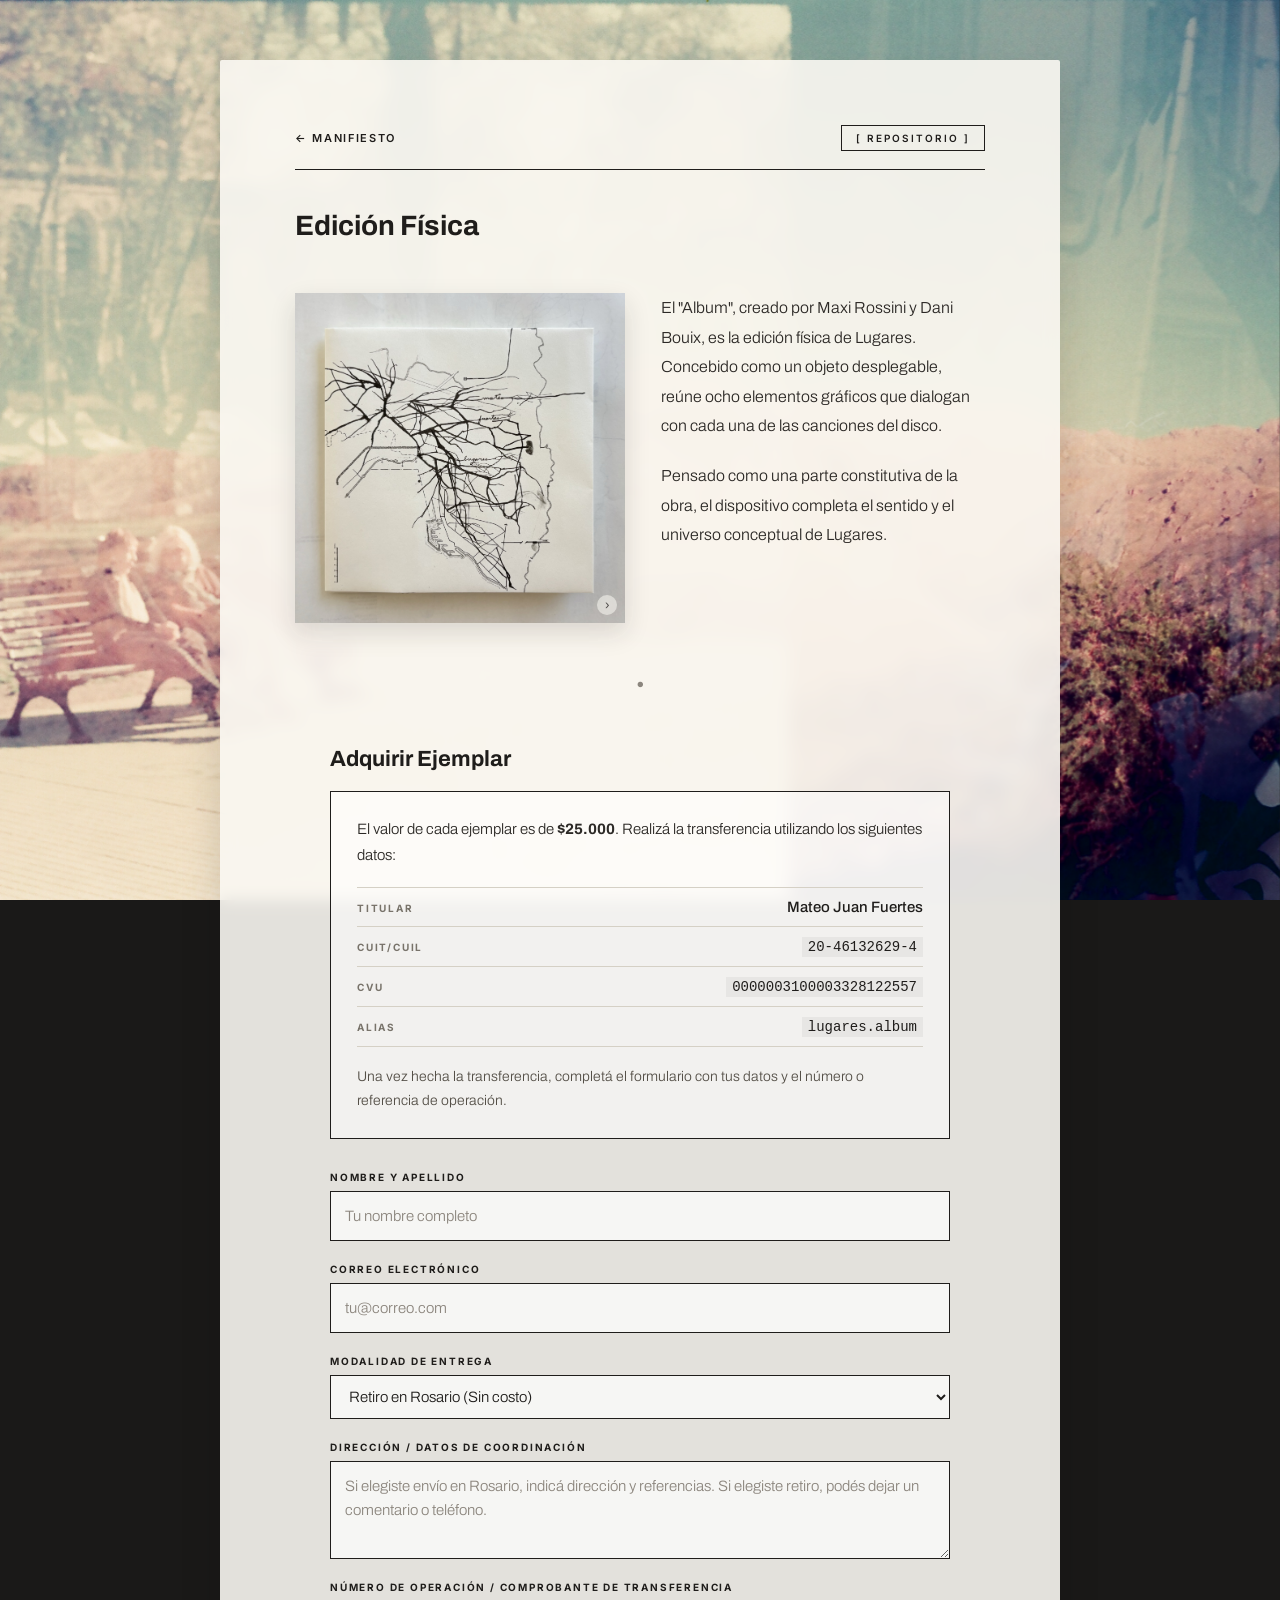
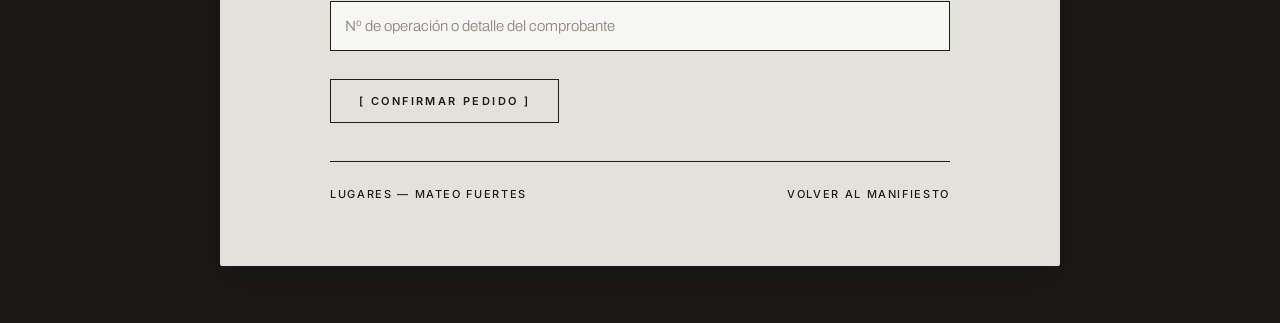
==== commit 4e49618f: "Update edicion-fisica.html" ====
--- a/edicion-fisica.html
+++ b/edicion-fisica.html
@@ -29,7 +29,6 @@
         <img src="./lugares-album_1.jpg" alt="Edición física de Lugares" class="edicion-foto activa">
         <img src="./lugares-album_2.jpg" alt="Edición física de Lugares" class="edicion-foto">
         <img src="./lugares-album_4.jpg" alt="Edición física de Lugares" class="edicion-foto">
-        <img src="./lugares-album_5.jpg" alt="Edición física de Lugares" class="edicion-foto activa">
         <img src="./lugares-album_8.jpg" alt="Edición física de Lugares" class="edicion-foto">
         <img src="./lugares-album_11.jpg" alt="Edición física de Lugares" class="edicion-foto">
         <button type="button" class="edicion-flechita" onclick="cambiarFotoManual()" aria-label="Cambiar imagen">›</button>
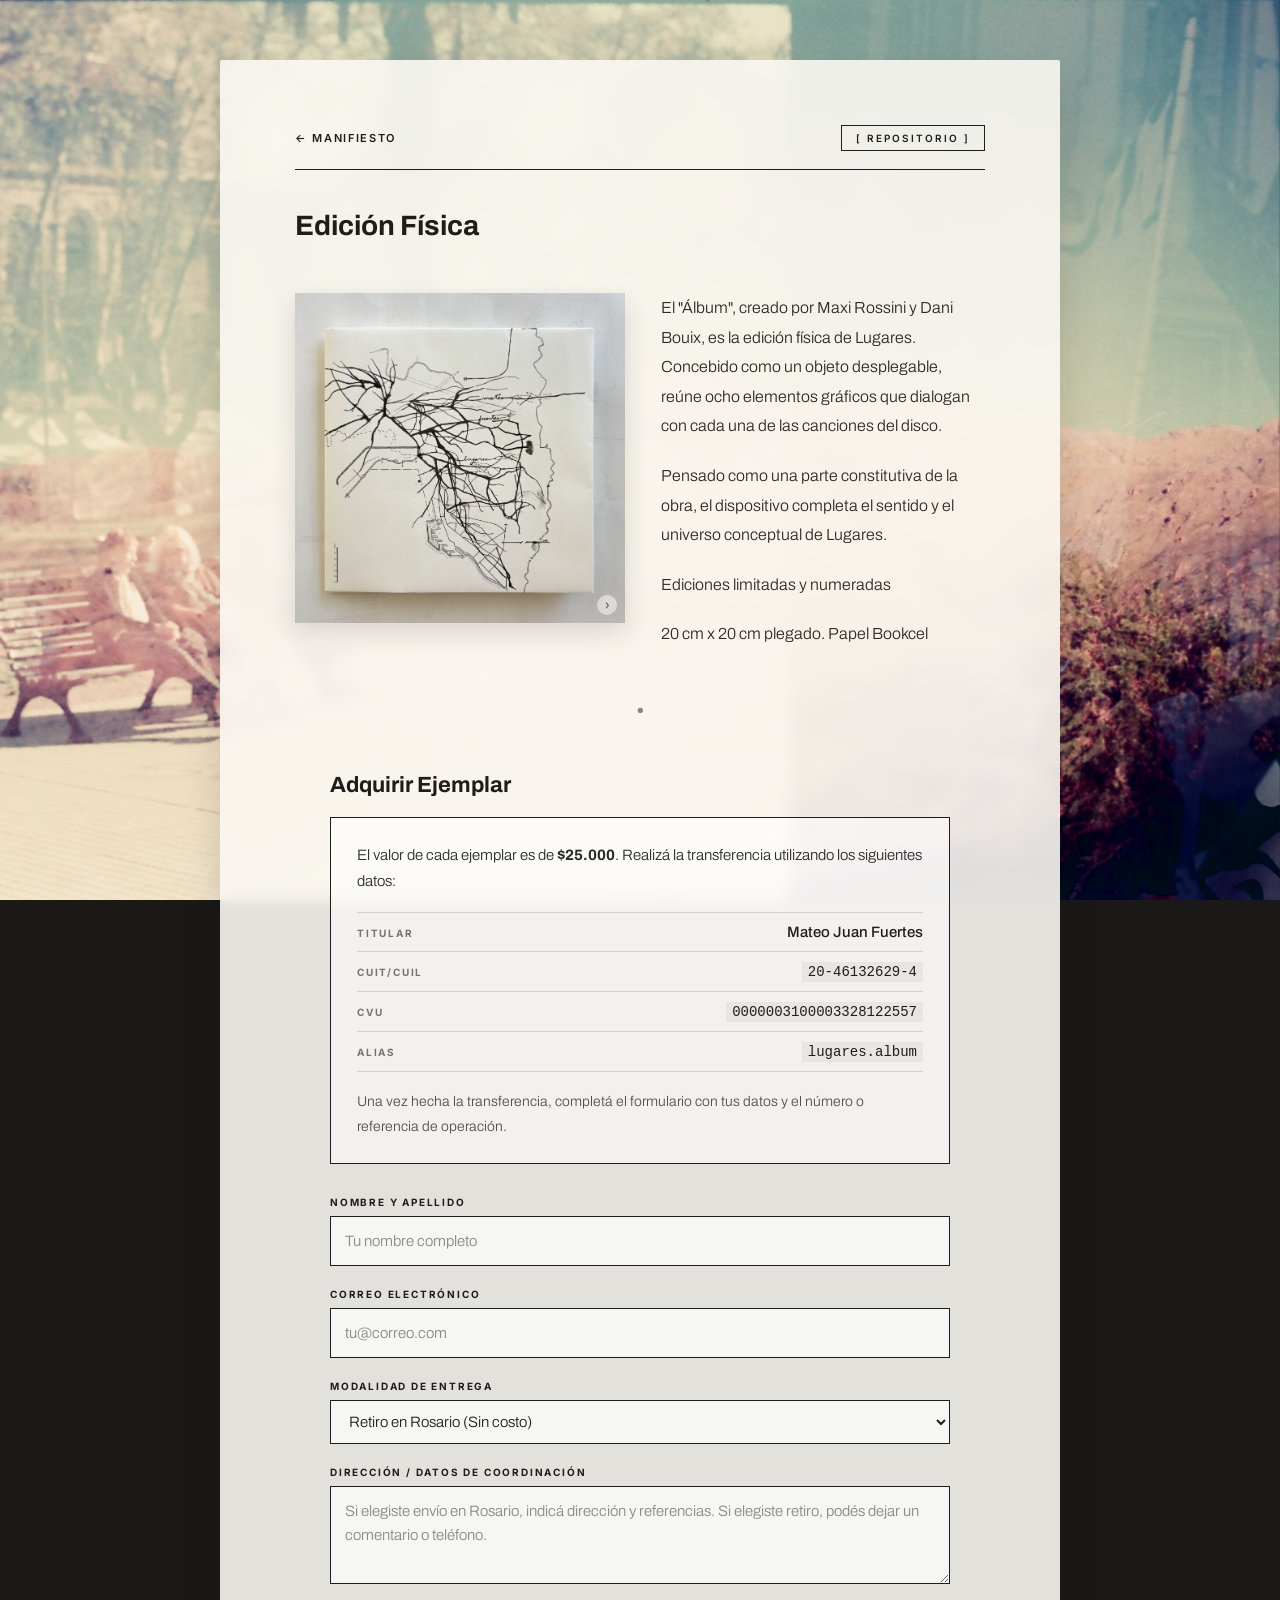
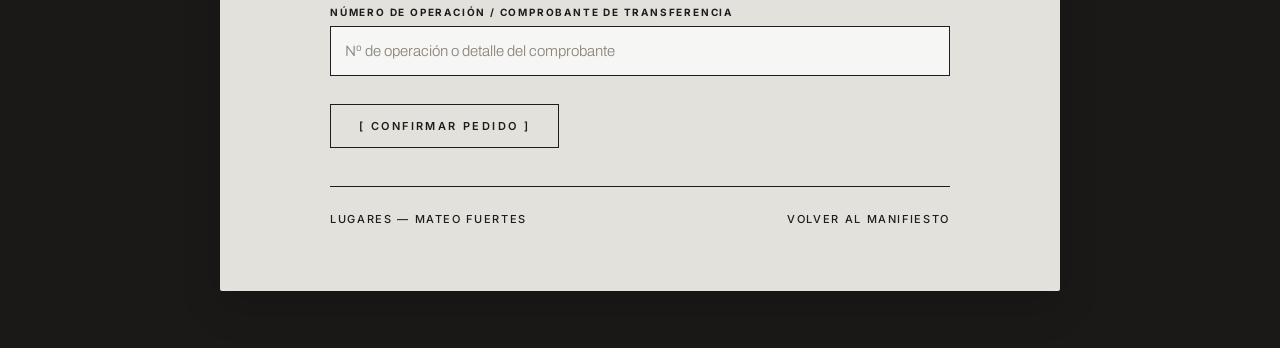
==== commit 300104ac: "Update edicion-fisica.html" ====
--- a/edicion-fisica.html
+++ b/edicion-fisica.html
@@ -35,8 +35,10 @@
     </div>
 
     <div class="edicion-texto-box">
-        <p>El "Album", creado por Maxi Rossini y Dani Bouix, es la edición física de Lugares. Concebido como un objeto desplegable, reúne ocho elementos gráficos que dialogan con cada una de las canciones del disco.</p>
+        <p>El "Álbum", creado por Maxi Rossini y Dani Bouix, es la edición física de Lugares. Concebido como un objeto desplegable, reúne ocho elementos gráficos que dialogan con cada una de las canciones del disco.</p>
         <p>Pensado como una parte constitutiva de la obra, el dispositivo completa el sentido y el universo conceptual de Lugares.</p>
+        <p> Ediciones limitadas y numeradas </p> 
+        <p> 20 cm x 20 cm plegado. Papel Bookcel </p> 
     </div>
 </section>
 
